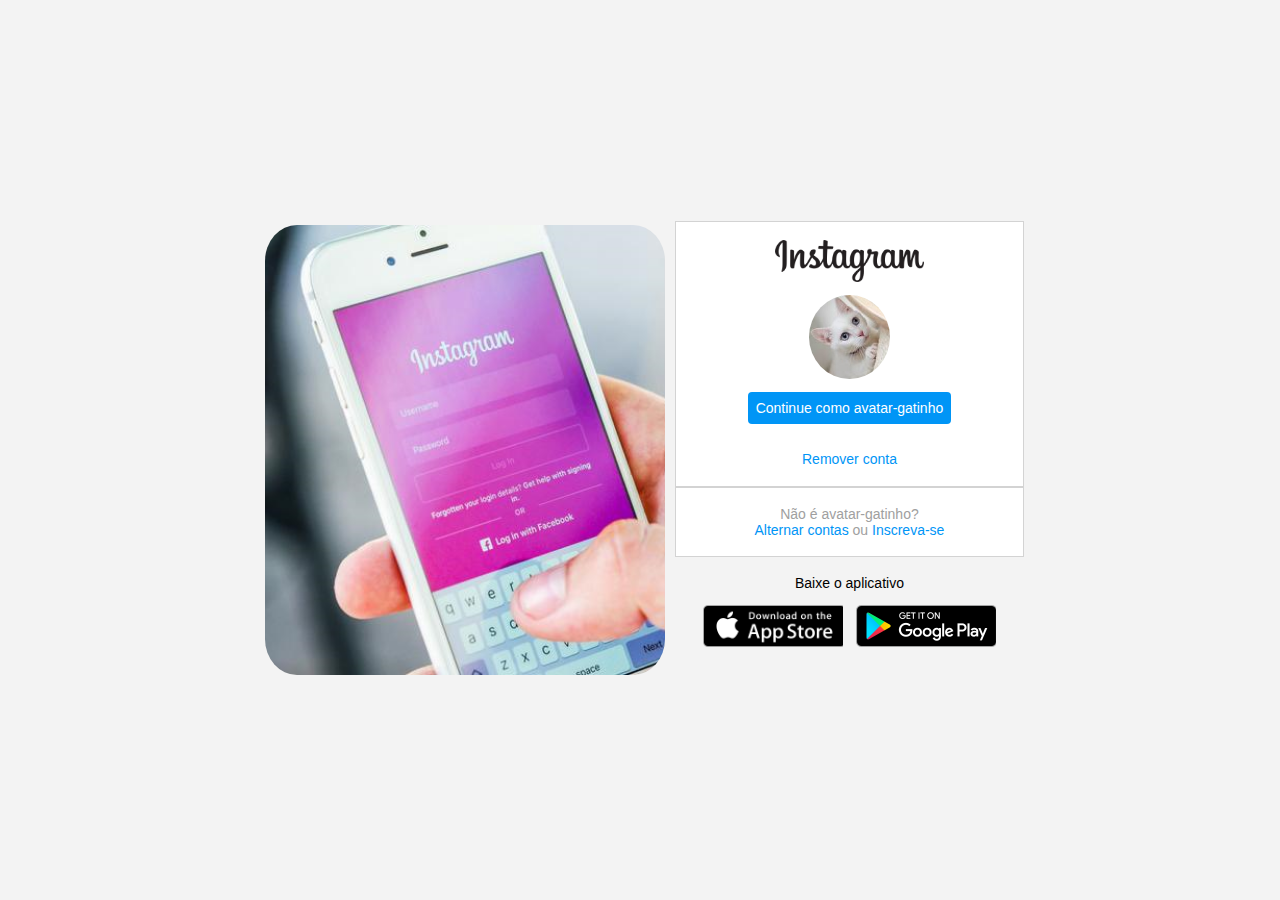
==== index.html @ 4f81a703 "MeuSegundoCommit" ====
<!DOCTYPE html>
<html lang="en">

<head>
    <meta charset="UTF-8">
    <meta name="viewport" content="width=device-width, initial-scale=1.0">
    <link rel="stylesheet" href="style.css">
    <title>Instagram</title>
</head>

<body>
    <div class="instagram-wrapper">
        <div class="instagram-phone">
            <img src="./img/instagram-celular.png" alt="celular">
        </div>
        <div class="instagram-continue">
            <div class="group">
                <img src="./img/instagram-logo.png" class="instagram-logo" alt="instagram logo">
                <div class="profile-photo">
                    <img src="./img/perfil-instagram.jpg" alt="foto de perfil">
                </div>
                <a href="#" class="instagram-login">Continue como avatar-gatinho</a>
                <a href="#" class="instagram-logout">Remover conta</a>
            </div>
            <div class="group">
                <p class="not-account">Não é avatar-gatinho?</p>
                <p class="not-account">
                    <span class="link-blue">Alternar contas</span> ou
                    <span class="link-blue">Inscreva-se</span>
                </p>
            </div>
            <div class="get-the-app">
                <p class="get-app">Baixe o aplicativo</p>
                <div class="download">
                    <a href="#" class="app-download"></a>
                    <a href="#" class="app-download"></a>
                </div>
            </div>
        </div>
    </div>
</body>

</html>
---- style.css ----
* {
    padding: 0;
    margin: 0;
    box-sizing: border-box;
    text-decoration: none;
    font-family: sans-serif;
    font-size: 14px;
}

body {
    width: 100%;
    min-height: 100vh;
    background-color: rgb(243, 243, 243);
    margin: 0;
    padding: 0;
    display: flex;
    justify-content: center;
}

.instagram-wrapper {
    display: flex;
    align-items: center;
    justify-content: start;
    width: 60%;
    height: 100vh;
}

.instagram-phone {
    display: flex;
    align-items: center;
    justify-content: center;
    width: 60%;
}

.instagram-phone img {
    height: 30rem;
    border-radius: 8%;
    height: 450px;
}

.instagram-continue {
    display: flex;
    align-items: center;
    /* horizontal */
    justify-content: space-around;
    /* vertical */
    flex-direction: column;
    width: 50%;
    min-height: 30rem;
}

.group {
    display: flex;
    justify-content: space-between;
    align-items: center;
    flex-direction: column;
    background-color: #ffffff;
    width: 100%;
    padding: 1.3rem 0;
    border: 1px solid lightgray;
}

.group:nth-child(1) {
    min-height: 19rem;
}

.instagram-logo {
    height: 3rem;
}

.profile-photo {
    display: flex;
    justify-content: center;
    align-items: center;
    border-radius: 50%;
    overflow: hidden;
}

.profile-photo img {
    height: 6rem;
}

.instagram-login {
    background-color: #0095f6;
    color: #ffffff;
    padding: 8px;
    border-radius: 4px;
}

.instagram-logout {
    color: #0095f6;
    margin-top: 1rem;
}

.not-account {
    color: rgb(160, 160, 160);
}

.link-blue {
    color: #0095f6;
}

.get-the-app {
    display: flex;
    flex-direction: column;
    align-items: center;
    justify-content: center;
    width: 100%;
    padding: 1.3rem 0;
}

.download {
    display: flex;
    width: 100%;
    justify-content: space-evenly;
    align-items: center;
    padding: 1rem;
}

.app-download {
    height: 3rem;
    width: 10rem;
    background-size: cover;
}

.app-download:nth-child(1) {
    background-image: url('./img/apple-button.png');
}

.app-download:nth-child(2) {
    background-image: url('./img/googleplay-button.png');
}


/* media queries */

@media (max-width: 1024px) {
    .instagram-wrapper {
        width: 90%;
    }
}

@media (max-width: 650px) {
    body {
        background-color: #ffffff;
    }
    .instagram-wrapper {
        width: 90%;
    }
    .instagram-phone {
        display: none;
    }
    .instagram-continue {
        width: 100%;
    }
    .group {
        border: 1px solid transparent;
    }
}
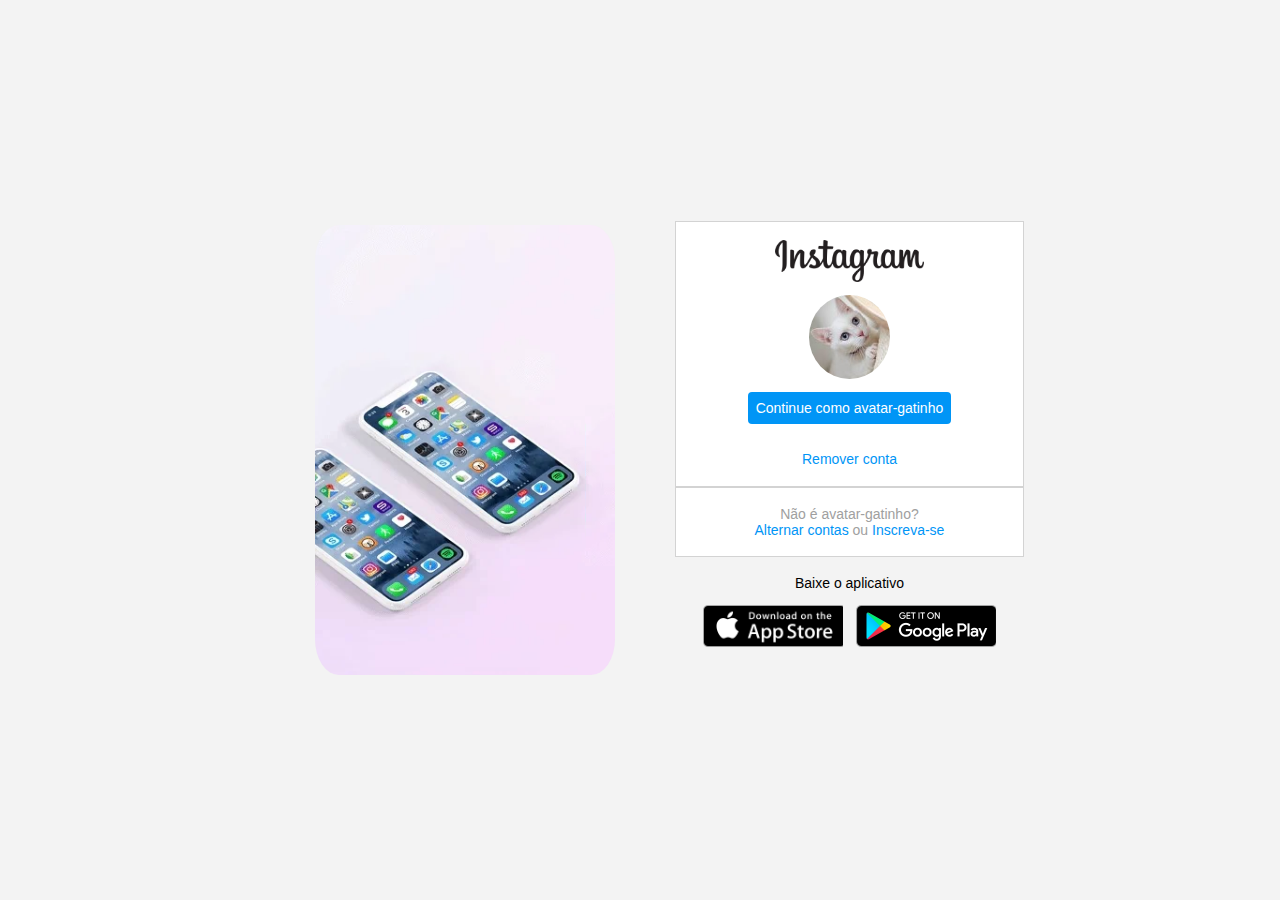
==== commit 0ddbbc93: "AlteracaoImagem" ====
--- a/index.html
+++ b/index.html
@@ -11,13 +11,13 @@
 <body>
     <div class="instagram-wrapper">
         <div class="instagram-phone">
-            <img src="./img/instagram-celular.png" alt="celular">
+            <img src="./img/instagram-celular.webp" alt="celular">
         </div>
         <div class="instagram-continue">
             <div class="group">
                 <img src="./img/instagram-logo.png" class="instagram-logo" alt="instagram logo">
                 <div class="profile-photo">
-                    <img src="./img/perfil-instagram.jpg" alt="foto de perfil">
+                    <img src="./img/instagram-perfil.jpg" alt="foto de perfil">
                 </div>
                 <a href="#" class="instagram-login">Continue como avatar-gatinho</a>
                 <a href="#" class="instagram-logout">Remover conta</a>
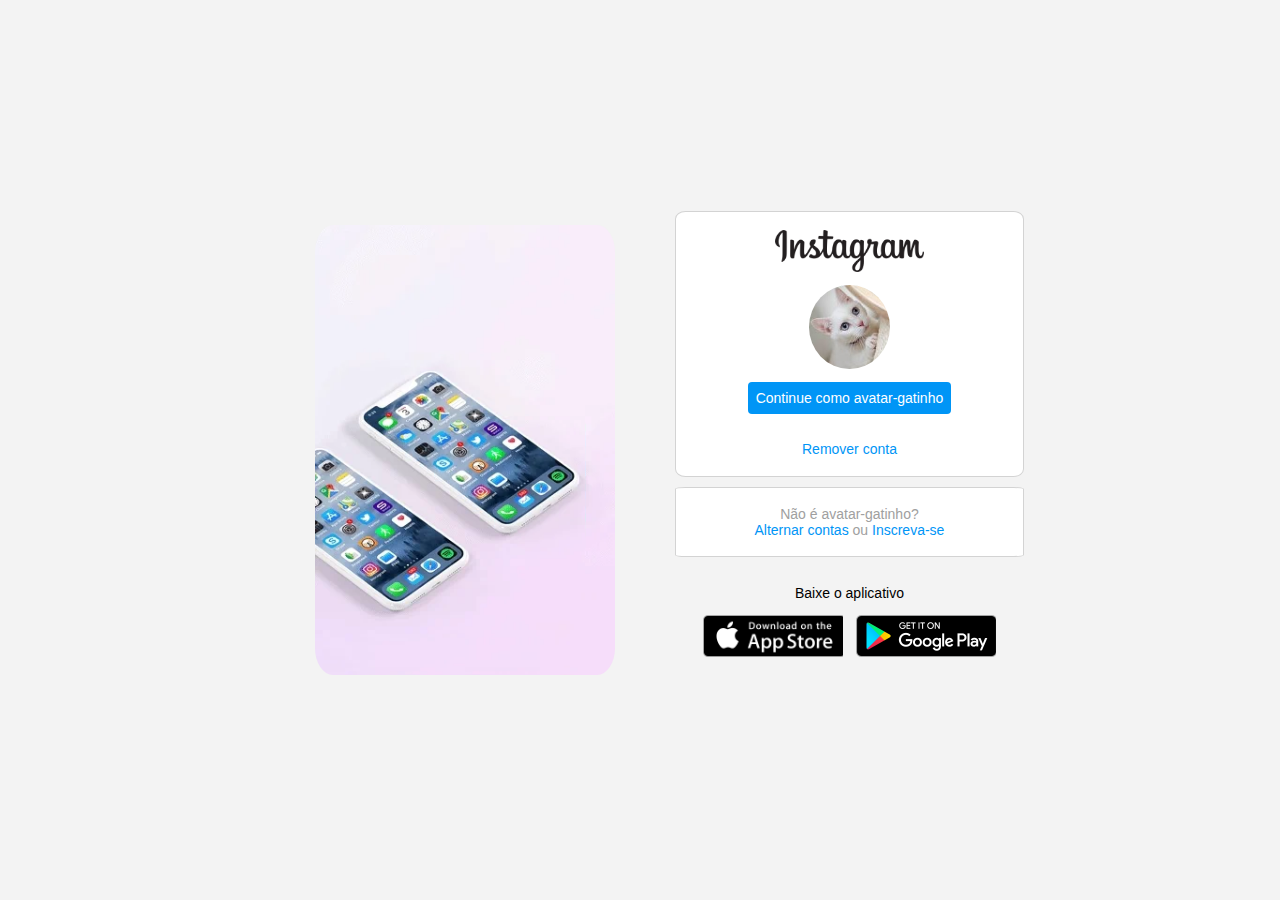
==== commit 0196dd97: "AlteraçãoImagem" ====
--- a/index.html
+++ b/index.html
@@ -22,6 +22,7 @@
                 <a href="#" class="instagram-login">Continue como avatar-gatinho</a>
                 <a href="#" class="instagram-logout">Remover conta</a>
             </div>
+
             <div class="group">
                 <p class="not-account">Não é avatar-gatinho?</p>
                 <p class="not-account">
@@ -29,6 +30,7 @@
                     <span class="link-blue">Inscreva-se</span>
                 </p>
             </div>
+
             <div class="get-the-app">
                 <p class="get-app">Baixe o aplicativo</p>
                 <div class="download">
--- a/style.css
+++ b/style.css
@@ -34,7 +34,7 @@
 
 .instagram-phone img {
     height: 30rem;
-    border-radius: 8%;
+    border-radius: 6%;
     height: 450px;
 }
 
@@ -58,6 +58,8 @@
     width: 100%;
     padding: 1.3rem 0;
     border: 1px solid lightgray;
+    margin: 0 0 10px;
+    border-radius: 3%;
 }
 
 .group:nth-child(1) {
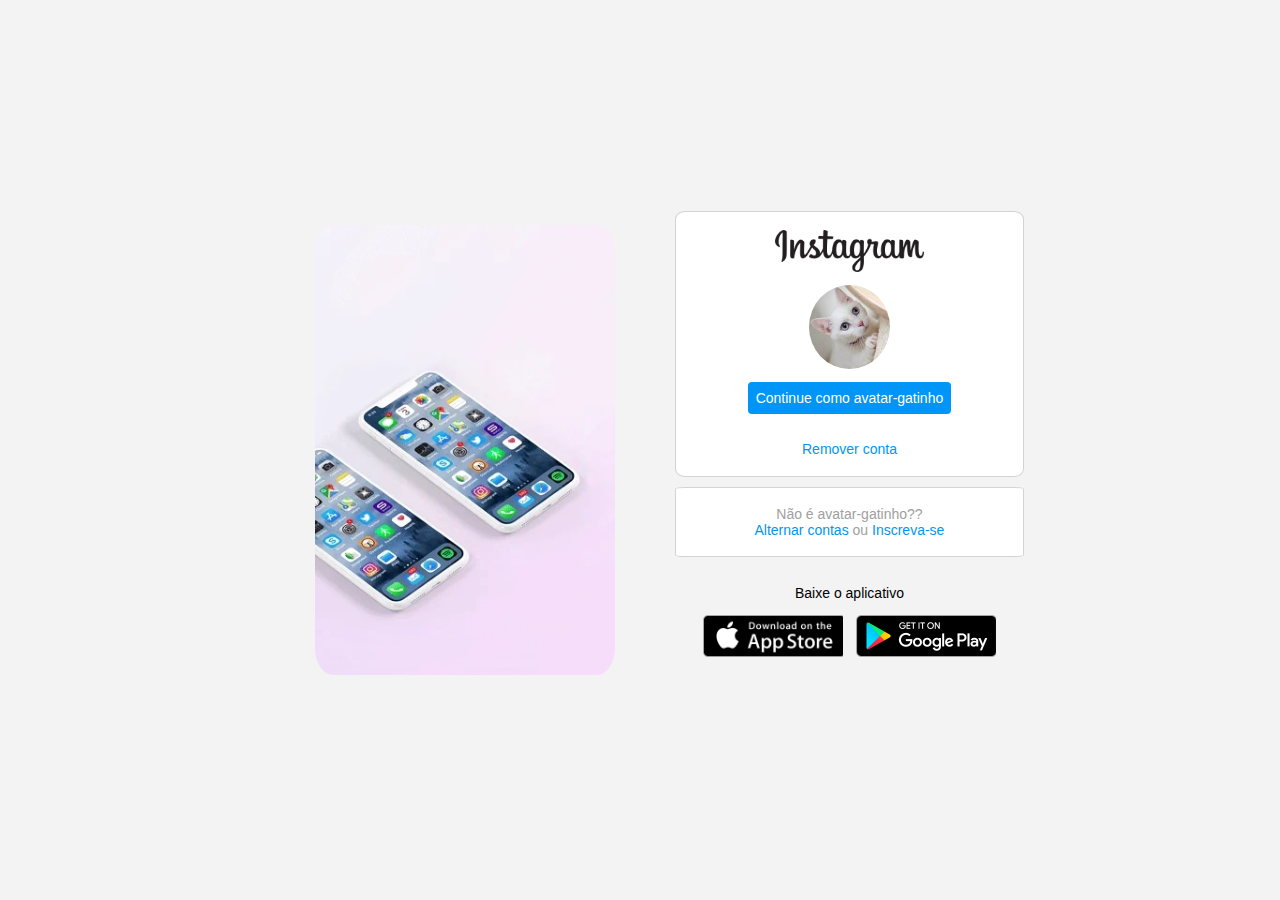
==== commit 40bccc41: "AlteracaoImagem2" ====
--- a/index.html
+++ b/index.html
@@ -24,7 +24,7 @@
             </div>
 
             <div class="group">
-                <p class="not-account">Não é avatar-gatinho?</p>
+                <p class="not-account">Não é avatar-gatinho??</p>
                 <p class="not-account">
                     <span class="link-blue">Alternar contas</span> ou
                     <span class="link-blue">Inscreva-se</span>
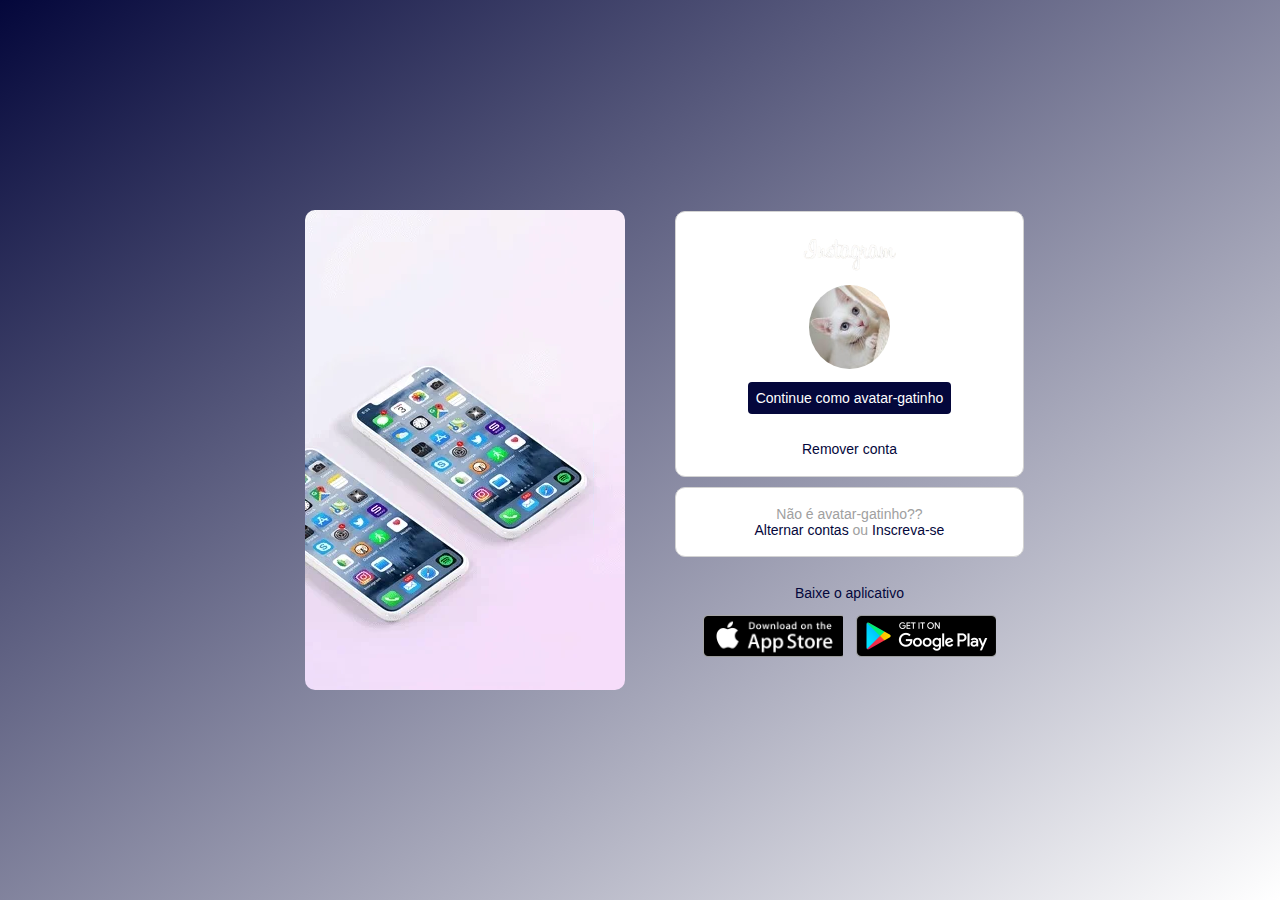
==== commit e093253c: "AjustadoResponsividade" ====
--- a/index.html
+++ b/index.html
@@ -1,25 +1,26 @@
 <!DOCTYPE html>
-<html lang="en">
+<html lang="pt-br">
 
 <head>
     <meta charset="UTF-8">
     <meta name="viewport" content="width=device-width, initial-scale=1.0">
-    <link rel="stylesheet" href="style.css">
-    <title>Instagram</title>
+    <link rel="stylesheet" href="assets/css/style_index.css">
+    <link rel="stylesheet" href="assets/css/responsive_index.css">
+    <title>Clone - Instagram - DIO</title>
 </head>
 
 <body>
     <div class="instagram-wrapper">
         <div class="instagram-phone">
-            <img src="./img/instagram-celular.webp" alt="celular">
+            <img src="assets/img/instagram-celular.webp" alt="celular">
         </div>
         <div class="instagram-continue">
             <div class="group">
-                <img src="./img/instagram-logo.png" class="instagram-logo" alt="instagram logo">
+                <img src="assets/img/instagram-logo.png" class="instagram-logo" alt="instagram logo">
                 <div class="profile-photo">
-                    <img src="./img/instagram-perfil.jpg" alt="foto de perfil">
+                    <img src="assets/img/instagram-perfil.jpg" alt="foto de perfil">
                 </div>
-                <a href="#" class="instagram-login">Continue como avatar-gatinho</a>
+                <a href="assets/paginas/pagina_inicial.html" class="instagram-login">Continue como avatar-gatinho</a>
                 <a href="#" class="instagram-logout">Remover conta</a>
             </div>
 
--- a/assets/css/style_index.css
+++ b/assets/css/style_index.css
@@ -0,0 +1,141 @@
+:root{
+    --primeira-cor: #04073b;
+    --segunda-cor: #fff;   
+}
+
+* {
+    padding: 0;
+    margin: 0;
+    box-sizing: border-box;
+    text-decoration: none;
+    font-family: sans-serif;
+    font-size: 14px;
+}
+
+body {
+    width: 100%;
+    min-height: 100vh;
+
+    background-image: linear-gradient(to bottom right, var(--primeira-cor), var(--segunda-cor));
+    margin: 0;
+    padding: 0;
+    display: flex;
+    justify-content: center;
+}
+
+.instagram-wrapper {
+    display: flex;
+    align-items: center;
+    justify-content: start;
+    width: 60%;
+    height: 100vh;
+}
+
+.instagram-phone {
+    display: flex;
+    align-items: center;
+    justify-content: center;
+    width: 60%;
+}
+
+.instagram-phone img {
+    height: 30rem;
+    border-radius: 10px;
+    height: 480px;
+}
+
+.instagram-continue {
+    display: flex;
+    align-items: center;
+    /* horizontal */
+    justify-content: space-around;
+    /* vertical */
+    flex-direction: column;
+    width: 50%;
+    min-height: 30rem;
+}
+
+.group {
+    display: flex;
+    justify-content: space-between;
+    align-items: center;
+    flex-direction: column;
+    background-color: var(--segunda-cor);
+    width: 100%;
+    padding: 1.3rem 0;
+    border: 1px solid lightgray;
+    margin: 0 0 10px;
+    border-radius: 10px;
+}
+
+.group:nth-child(1) {
+    min-height: 19rem;
+}
+
+.instagram-logo {
+    height: 3rem;
+}
+
+.profile-photo {
+    display: flex;
+    justify-content: center;
+    align-items: center;
+    border-radius: 50%;
+    overflow: hidden;
+}
+
+.profile-photo img {
+    height: 6rem;
+}
+
+.instagram-login {
+    background-color: var(--primeira-cor);
+    color: var(--segunda-cor);
+    padding: 8px;
+    border-radius: 4px;
+}
+
+.instagram-logout {
+    color: var(--primeira-cor);
+    margin-top: 1rem;
+}
+
+.not-account {
+    color: rgb(160, 160, 160);
+}
+
+.link-blue {
+    color: var(--primeira-cor);
+}
+
+.get-the-app {
+    display: flex;
+    flex-direction: column;
+    align-items: center;
+    justify-content: center;
+    width: 100%;
+    padding: 1.3rem 0;
+    color: var(--primeira-cor);
+}
+
+.download {
+    display: flex;
+    width: 100%;
+    justify-content: space-evenly;
+    align-items: center;
+    padding: 1rem;
+}
+
+.app-download {
+    height: 3rem;
+    width: 10rem;
+    background-size: cover;
+}
+
+.app-download:nth-child(1) {
+    background-image: url('../img/apple-button.png');
+}
+
+.app-download:nth-child(2) {
+    background-image: url('../img/googleplay-button.png');
+}
--- a/assets/css/responsive_index.css
+++ b/assets/css/responsive_index.css
@@ -0,0 +1,27 @@
+@media (max-width: 1024px) {
+    .instagram-wrapper {
+        width: 90%;
+    }
+}
+
+@media (max-width: 650px) {
+    body {
+        background-color: #fff;
+    }
+
+    .instagram-wrapper {
+        width: 90%;
+    }
+
+    .instagram-phone {
+        display: none;
+    }
+
+    .instagram-continue {
+        width: 100%;
+    }
+
+    .group {
+        border: 1px solid transparent;
+    }
+}